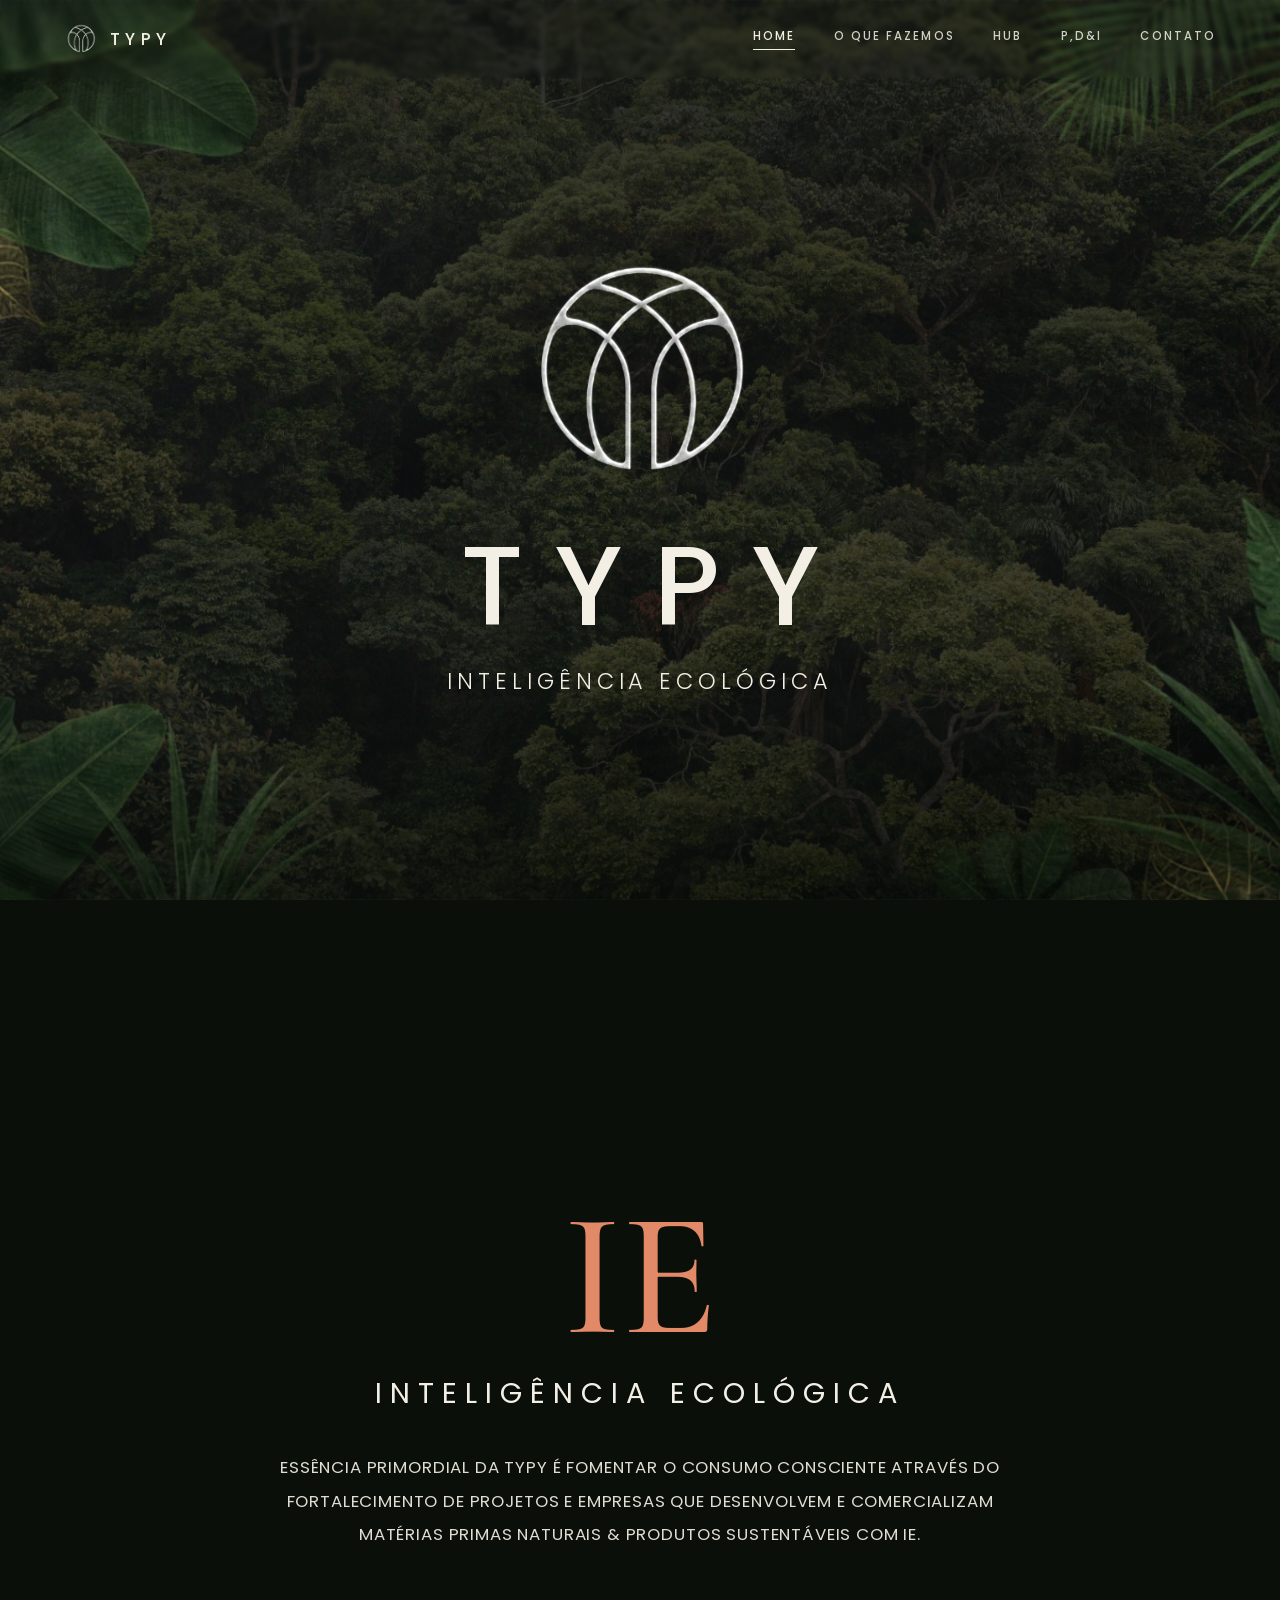
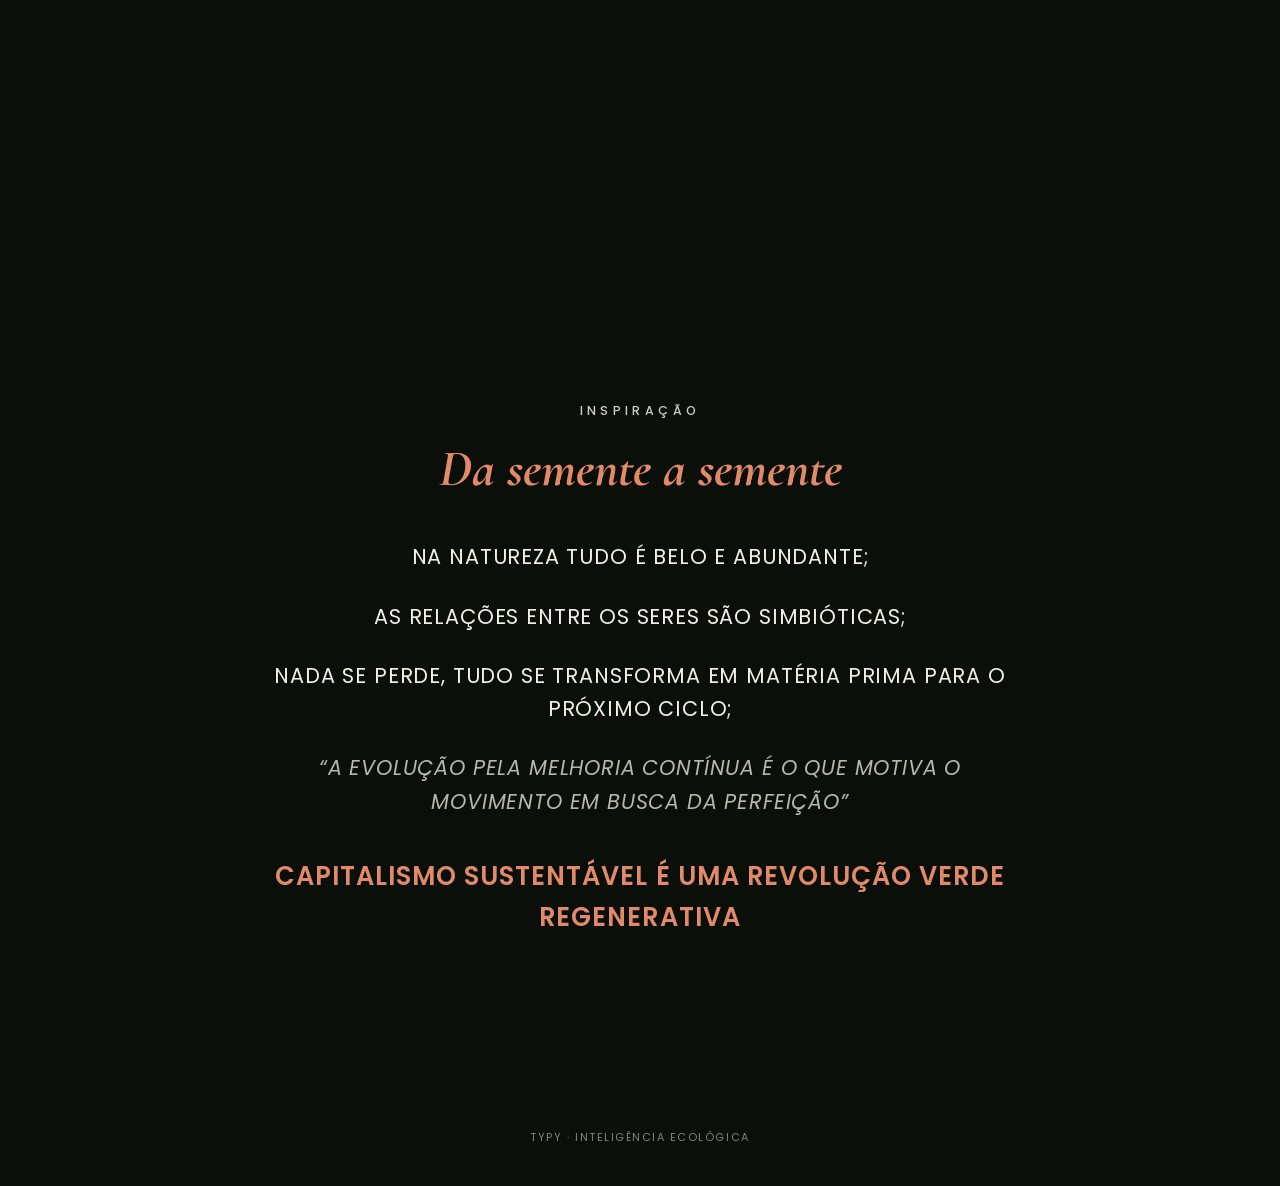
==== index.html @ 2d9fed61 "Site inicial TYPY — Inteligencia Ecologica Repositorio dedicado ao site TYPY, migrado de site-bio/ty" ====
<!DOCTYPE html>
<html lang="pt-BR">
<head>
<meta charset="UTF-8">
<meta name="viewport" content="width=device-width, initial-scale=1.0">
<title>TYPY — Inteligência Ecológica</title>
<meta name="description" content="TYPY fomenta o consumo consciente através do fortalecimento de projetos e empresas de Inteligência Ecológica.">
<link rel="preconnect" href="https://fonts.googleapis.com">
<link href="https://fonts.googleapis.com/css2?family=Cormorant+Garamond:ital,wght@0,400;0,500;0,600;1,400&family=Poppins:wght@300;400;500;600&display=swap" rel="stylesheet">
<link rel="stylesheet" href="assets/style.css">
</head>
<body>

<div class="forest-bg"></div>
<div class="vignette"></div>

<header class="nav">
  <a href="index.html" class="brand">
    <img class="brand-mark" src="images/logo-mark.png" alt="">
    <span class="brand-word">TYPY</span>
  </a>
  <nav class="nav-links">
    <a href="index.html" class="active">Home</a>
    <a href="o-que-fazemos.html">O Que Fazemos</a>
    <a href="hub.html">Hub</a>
    <a href="pdi.html">P,D&amp;I</a>
    <a href="contato.html">Contato</a>
  </nav>
  <button class="nav-toggle" aria-label="Abrir menu">☰</button>
</header>

<main>

  <!-- CAPA -->
  <section class="panel">
    <img class="hero-mark" src="images/logo-mark.png" alt="">
    <h1 class="hero-word">TYPY</h1>
    <p class="hero-tagline">Inteligência Ecológica</p>
  </section>

  <!-- IE -->
  <section class="panel reveal">
    <p class="ie-big">IE</p>
    <p class="ie-sub">Inteligência Ecológica</p>
    <p class="ie-text">
      Essência primordial da TYPY é fomentar o consumo consciente através do
      fortalecimento de projetos e empresas que desenvolvem e comercializam
      matérias primas naturais &amp; produtos sustentáveis com IE.
    </p>
  </section>

  <!-- INSPIRAÇÃO -->
  <section class="panel reveal">
    <p class="eyebrow">Inspiração</p>
    <h2 class="insp-title">Da semente a semente</h2>
    <div class="insp-lines">
      <p>Na natureza tudo é belo e abundante;</p>
      <p>As relações entre os seres são simbióticas;</p>
      <p>Nada se perde, tudo se transforma em matéria prima para o próximo ciclo;</p>
      <p class="insp-quote">“A evolução pela melhoria contínua é o que motiva o movimento em busca da perfeição”</p>
      <p class="insp-final">Capitalismo sustentável é uma revolução verde regenerativa</p>
    </div>
  </section>

</main>

<footer class="site-footer">TYPY · Inteligência Ecológica</footer>

<script src="assets/main.js"></script>
</body>
</html>
---- assets/style.css ----
/* ============================================================
   TYPY — Inteligência Ecológica
   Folha de estilos compartilhada por todas as páginas
   ============================================================ */

* { margin: 0; padding: 0; box-sizing: border-box; }

:root {
  --forest-950: #0a0f0a;
  --forest-900: #10160f;
  --forest-800: #1b241a;
  --forest-700: #29342a;
  --coral: #e28a68;
  --coral-light: #eea988;
  --cream: #f3efe4;
  --gray: #b7b7ac;
  --line: rgba(243, 239, 228, 0.28);
  --font-sans: 'Poppins', sans-serif;
  --font-serif: 'Cormorant Garamond', serif;
}

html {
  scroll-behavior: smooth;
  scroll-snap-type: y proximity;
}

body {
  background: var(--forest-950);
  color: var(--cream);
  font-family: var(--font-sans);
  overflow-x: hidden;
}

a { color: inherit; text-decoration: none; }
ul { list-style: none; }
img { max-width: 100%; display: block; }

/* ---------- fundo de floresta (foto real) ---------- */

.forest-bg {
  position: fixed;
  inset: 0;
  z-index: -3;
  background: #0a0f0a url("../images/forest-bg.jpg") center / cover no-repeat;
}

/* vinheta leve — a própria foto já traz as folhas de canto e o escurecimento */
.vignette {
  position: fixed;
  inset: 0;
  z-index: -1;
  pointer-events: none;
  background:
    linear-gradient(180deg, rgba(6, 10, 6, 0.35) 0%, rgba(6, 10, 6, 0.1) 25%, rgba(6, 10, 6, 0.15) 70%, rgba(4, 7, 4, 0.55) 100%);
}

/* ---------- navegação ---------- */

.nav {
  position: fixed;
  top: 0;
  left: 0;
  right: 0;
  z-index: 50;
  display: flex;
  align-items: center;
  justify-content: space-between;
  padding: 22px clamp(20px, 5vw, 64px);
  backdrop-filter: blur(2px);
}

.brand {
  display: flex;
  align-items: center;
  gap: 12px;
}

.brand-mark { width: 34px; height: 34px; flex-shrink: 0; object-fit: contain; }

.brand-word {
  font-family: var(--font-sans);
  font-weight: 500;
  font-size: 1.05rem;
  letter-spacing: 0.32em;
}

.nav-links {
  display: flex;
  gap: clamp(18px, 3vw, 40px);
}

.nav-links a {
  font-size: 0.72rem;
  font-weight: 500;
  letter-spacing: 0.18em;
  text-transform: uppercase;
  padding-bottom: 4px;
  border-bottom: 1px solid transparent;
  white-space: nowrap;
  opacity: 0.85;
  transition: opacity 0.2s, border-color 0.2s;
}

.nav-links a:hover { opacity: 1; }

.nav-links a.active {
  opacity: 1;
  border-bottom-color: var(--cream);
}

.nav-toggle {
  display: none;
  background: none;
  border: none;
  color: var(--cream);
  font-size: 1.4rem;
  cursor: pointer;
}

@media (max-width: 820px) {
  .nav-links {
    position: fixed;
    top: 0;
    right: 0;
    height: 100vh;
    width: min(78vw, 320px);
    background: var(--forest-900);
    flex-direction: column;
    justify-content: center;
    align-items: flex-start;
    gap: 30px;
    padding: 40px;
    transform: translateX(100%);
    transition: transform 0.3s ease;
    box-shadow: -10px 0 40px rgba(0,0,0,0.4);
  }
  .nav-links.open { transform: translateX(0); }
  .nav-toggle { display: block; z-index: 60; }
}

/* ---------- painéis de tela cheia ---------- */

.panel {
  min-height: 100vh;
  min-height: 100svh;
  display: flex;
  flex-direction: column;
  align-items: center;
  justify-content: center;
  text-align: center;
  padding: 140px clamp(20px, 8vw, 120px) 100px;
  scroll-snap-align: start;
  position: relative;
}

.eyebrow {
  font-size: 0.78rem;
  font-weight: 500;
  letter-spacing: 0.35em;
  text-transform: uppercase;
  color: var(--cream);
  opacity: 0.85;
  margin-bottom: 18px;
}

.reveal {
  opacity: 0;
  transform: translateY(24px);
  transition: opacity 0.8s ease, transform 0.8s ease;
}
.reveal.in-view { opacity: 1; transform: translateY(0); }

/* ---------- home / hero ---------- */

.hero-mark {
  width: clamp(150px, 22vw, 260px);
  height: auto;
  margin-bottom: 28px;
  object-fit: contain;
}

.hero-word {
  font-family: var(--font-sans);
  font-weight: 500;
  font-size: clamp(3rem, 12vw, 7rem);
  letter-spacing: 0.28em;
  line-height: 1;
  margin-left: 0.28em; /* compensa o letter-spacing no centro óptico */
}

.hero-tagline {
  margin-top: 22px;
  font-size: clamp(1rem, 2.4vw, 1.4rem);
  letter-spacing: 0.22em;
  text-transform: uppercase;
  font-weight: 300;
  color: var(--cream);
}

/* ---------- seção IE ---------- */

.ie-big {
  font-family: var(--font-serif);
  font-weight: 500;
  color: var(--coral);
  font-size: clamp(5rem, 18vw, 11rem);
  line-height: 1;
}

.ie-sub {
  margin-top: 8px;
  font-size: clamp(1.1rem, 3vw, 1.8rem);
  letter-spacing: 0.28em;
  text-transform: uppercase;
  font-weight: 400;
}

.ie-text {
  margin-top: 36px;
  max-width: 760px;
  font-size: clamp(0.85rem, 1.6vw, 1.05rem);
  letter-spacing: 0.05em;
  text-transform: uppercase;
  line-height: 2;
  color: var(--cream);
  opacity: 0.92;
}

/* ---------- inspiração ---------- */

.insp-title {
  font-family: var(--font-serif);
  font-style: italic;
  color: var(--coral);
  font-size: clamp(1.8rem, 5vw, 3.2rem);
  margin-bottom: 40px;
}

.insp-lines {
  max-width: 780px;
  display: flex;
  flex-direction: column;
  gap: 26px;
}

.insp-lines p {
  font-size: clamp(0.95rem, 2vw, 1.3rem);
  text-transform: uppercase;
  letter-spacing: 0.04em;
  line-height: 1.6;
}

.insp-quote {
  font-style: italic;
  color: var(--gray);
}

.insp-final {
  margin-top: 12px;
  color: var(--coral);
  font-weight: 600;
  font-size: clamp(1.1rem, 2.4vw, 1.6rem) !important;
}

/* ---------- frentes (o que fazemos) ---------- */

.frentes {
  width: 100%;
  max-width: 900px;
  display: flex;
  flex-direction: column;
  gap: 40px;
}

.frente-row {
  display: flex;
  align-items: baseline;
  justify-content: center;
  gap: clamp(16px, 4vw, 48px);
  flex-wrap: wrap;
  text-align: left;
}

.frente-tag {
  font-family: var(--font-serif);
  font-weight: 600;
  color: var(--coral);
  font-size: clamp(2.2rem, 7vw, 4rem);
  line-height: 1;
}

.frente-copy h3 {
  font-size: clamp(1.1rem, 2.6vw, 1.6rem);
  font-weight: 500;
  margin-bottom: 6px;
}

.frente-copy p {
  font-size: clamp(0.8rem, 1.6vw, 1rem);
  color: var(--gray);
  max-width: 420px;
}

.frente-divider {
  width: 100%;
  height: 1px;
  background: var(--line);
}

/* ---------- objetivos ---------- */

.obj-list {
  display: flex;
  flex-direction: column;
  gap: 26px;
}

.obj-list li {
  font-size: clamp(1.1rem, 3.2vw, 1.8rem);
  letter-spacing: 0.06em;
  text-transform: uppercase;
  font-weight: 400;
}

.obj-final {
  margin-top: 20px;
}

.obj-final .fomentar {
  display: block;
  color: var(--coral);
  font-weight: 600;
  font-size: clamp(1.4rem, 4vw, 2.2rem);
  letter-spacing: 0.1em;
  text-transform: uppercase;
}

.obj-final .economia {
  display: block;
  color: var(--coral);
  font-weight: 400;
  font-size: clamp(1rem, 2.6vw, 1.4rem);
  letter-spacing: 0.14em;
  text-transform: uppercase;
  margin-top: 6px;
}

/* ---------- páginas de detalhe (HUB / P,D&I) ---------- */

.detail-tag {
  font-family: var(--font-serif);
  font-weight: 600;
  color: var(--coral);
  font-size: clamp(2.4rem, 8vw, 4.5rem);
  line-height: 1;
  margin-bottom: 14px;
}

.detail-title {
  font-size: clamp(1.3rem, 3.4vw, 2rem);
  font-weight: 500;
  margin-bottom: 10px;
}

.detail-subtitle {
  color: var(--gray);
  max-width: 560px;
  font-size: clamp(0.85rem, 1.8vw, 1.05rem);
  margin-bottom: 56px;
}

.pillars {
  width: 100%;
  max-width: 960px;
  display: grid;
  grid-template-columns: repeat(auto-fit, minmax(220px, 1fr));
  gap: 32px;
  text-align: left;
}

.pillar {
  border-top: 1px solid var(--line);
  padding-top: 18px;
}

.pillar-index {
  color: var(--coral);
  font-family: var(--font-serif);
  font-size: 1.4rem;
  font-weight: 600;
  display: block;
  margin-bottom: 8px;
}

.pillar h4 {
  font-size: 1rem;
  letter-spacing: 0.04em;
  text-transform: uppercase;
  margin-bottom: 8px;
}

.pillar p {
  color: var(--gray);
  font-size: 0.88rem;
  line-height: 1.6;
}

.note {
  margin-top: 60px;
  font-size: 0.72rem;
  letter-spacing: 0.04em;
  color: var(--gray);
  opacity: 0.7;
  max-width: 560px;
}

/* ---------- contato ---------- */

.contact-list {
  display: flex;
  flex-direction: column;
  gap: 22px;
  margin-top: 44px;
}

.contact-list a {
  font-size: clamp(1rem, 2.4vw, 1.3rem);
  letter-spacing: 0.08em;
  text-transform: uppercase;
  border-bottom: 1px solid var(--line);
  padding-bottom: 6px;
  transition: color 0.2s, border-color 0.2s;
}

.contact-list a:hover {
  color: var(--coral);
  border-color: var(--coral);
}

/* ---------- rodapé ---------- */

.site-footer {
  text-align: center;
  padding: 30px 20px 40px;
  font-size: 0.68rem;
  letter-spacing: 0.14em;
  text-transform: uppercase;
  color: var(--gray);
  opacity: 0.7;
}
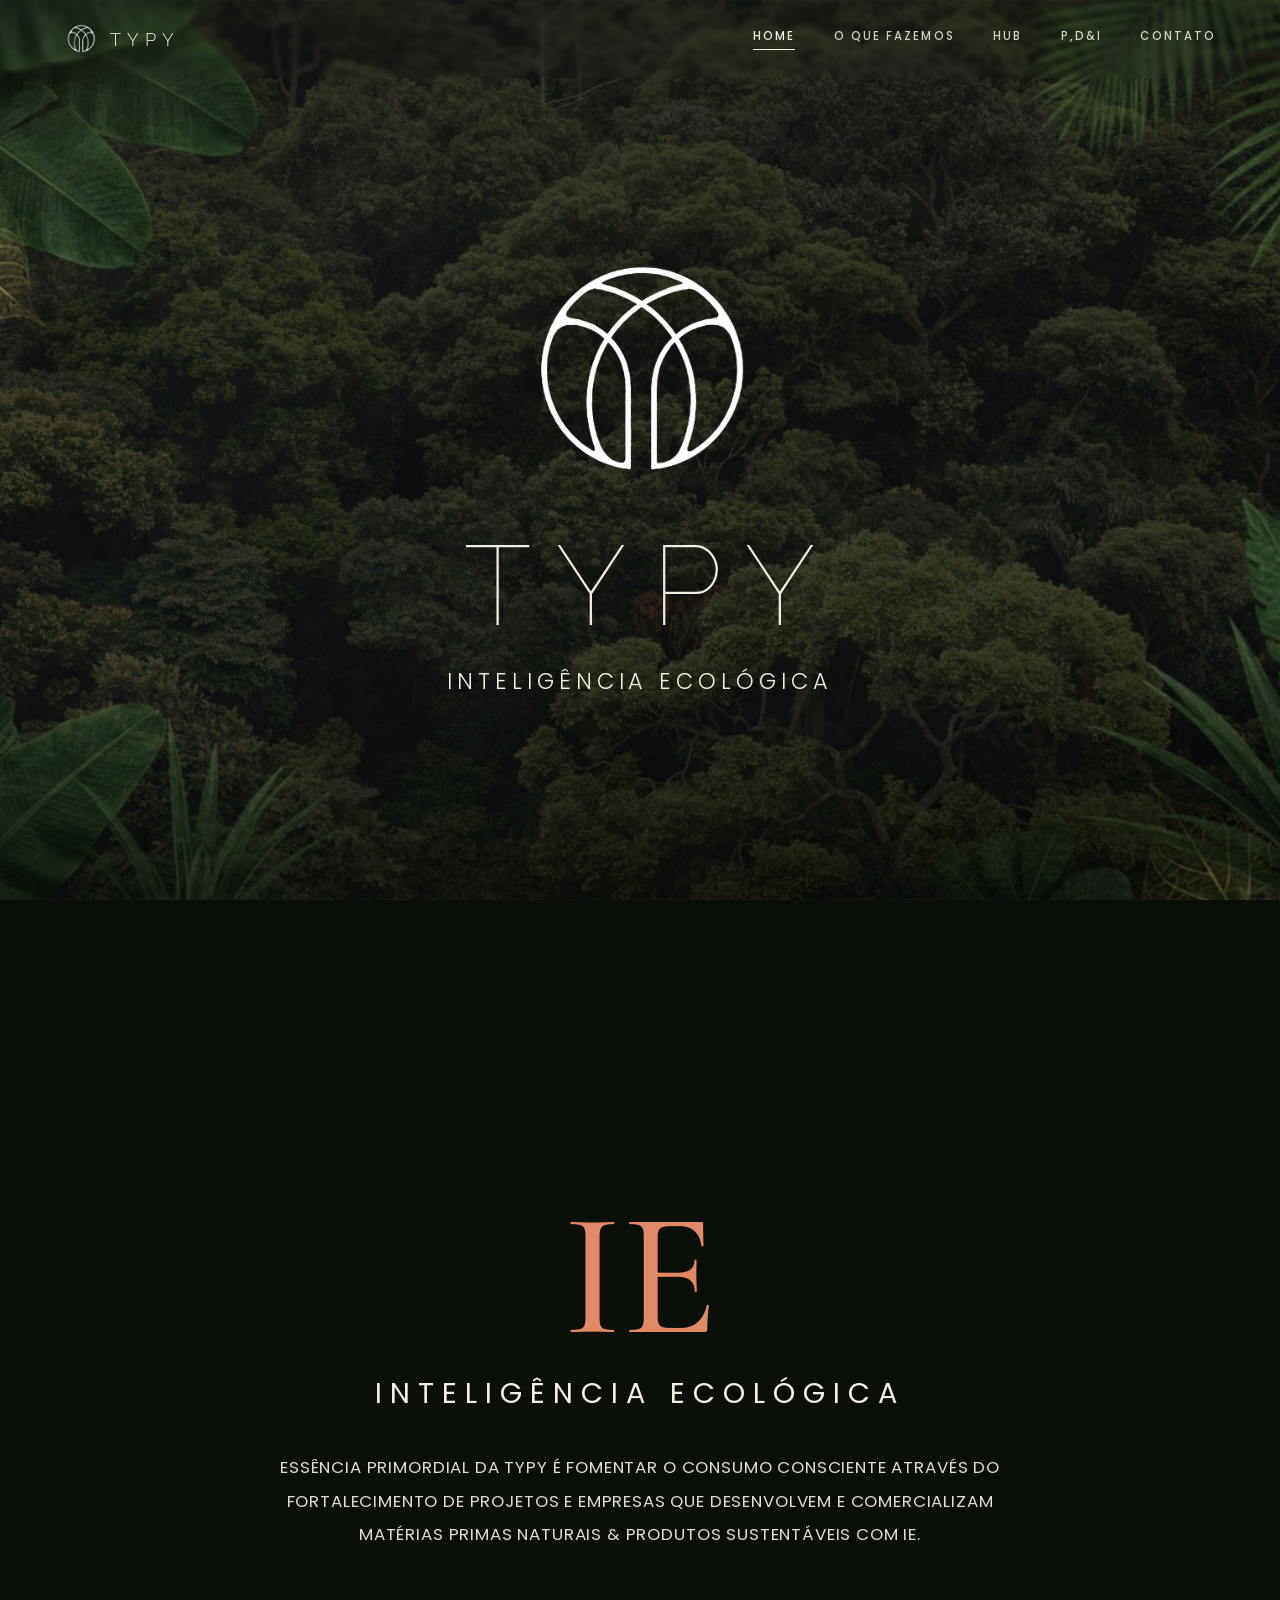
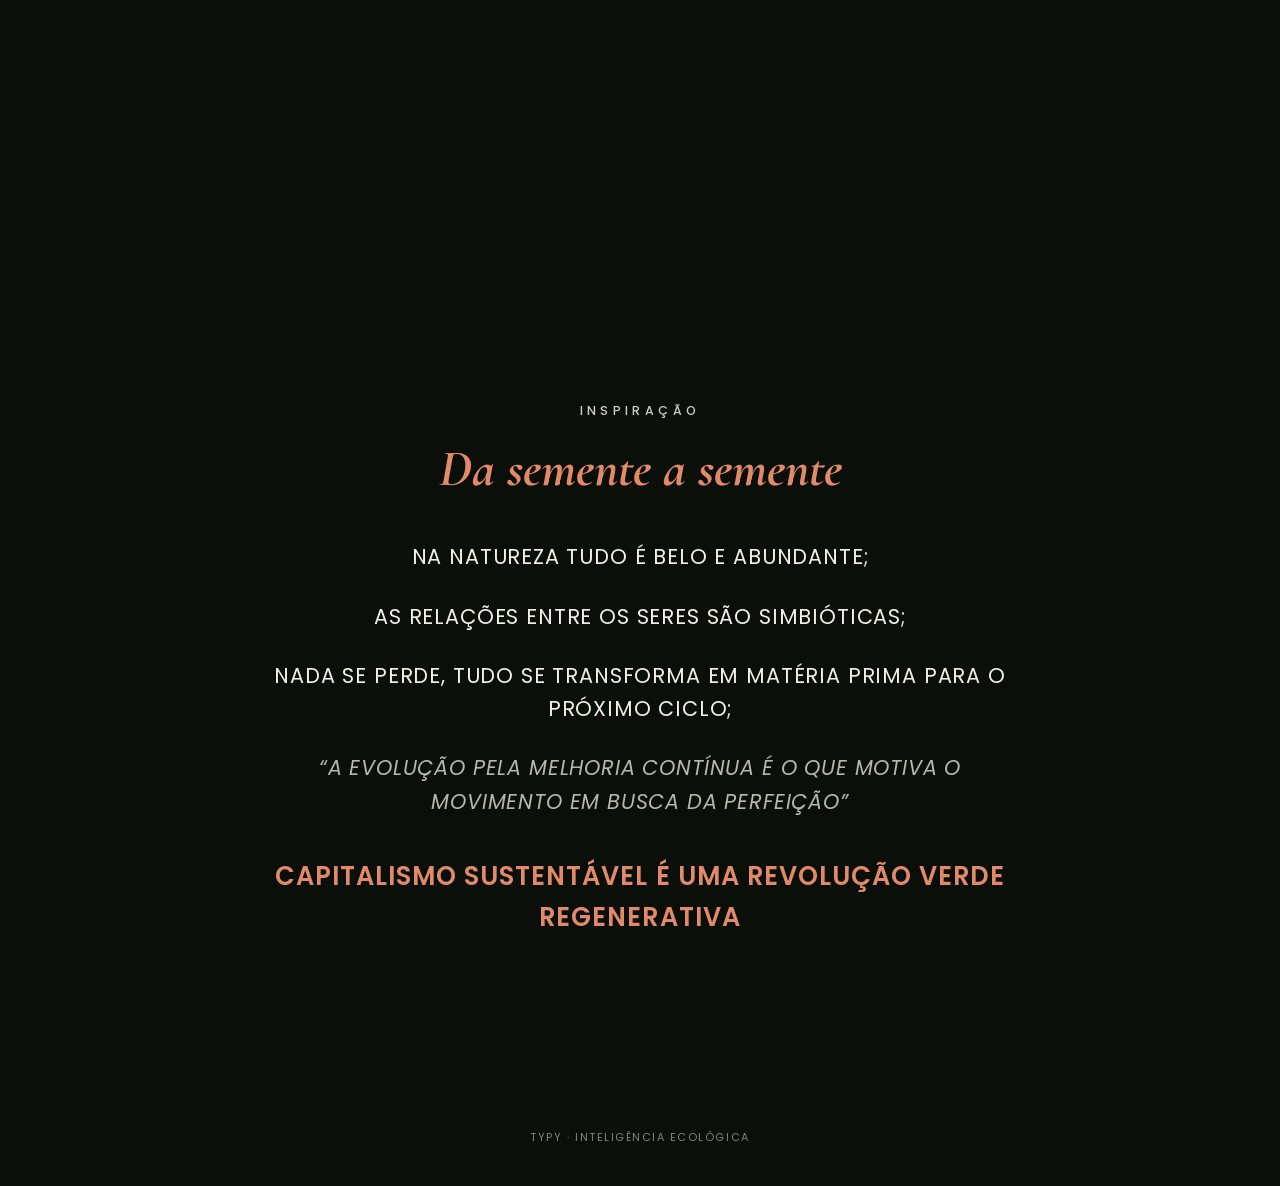
==== commit 7c5e99a6: "Remove halo metalico do logo e troca fonte do nome TYPY Logo: reprocessa o canal alfa do PNG (thresh" ====
--- a/index.html
+++ b/index.html
@@ -6,7 +6,7 @@
 <title>TYPY — Inteligência Ecológica</title>
 <meta name="description" content="TYPY fomenta o consumo consciente através do fortalecimento de projetos e empresas de Inteligência Ecológica.">
 <link rel="preconnect" href="https://fonts.googleapis.com">
-<link href="https://fonts.googleapis.com/css2?family=Cormorant+Garamond:ital,wght@0,400;0,500;0,600;1,400&family=Poppins:wght@300;400;500;600&display=swap" rel="stylesheet">
+<link href="https://fonts.googleapis.com/css2?family=Cormorant+Garamond:ital,wght@0,400;0,500;0,600;1,400&family=Poppins:wght@300;400;500;600&family=Raleway:wght@100;200;300&display=swap" rel="stylesheet">
 <link rel="stylesheet" href="assets/style.css">
 </head>
 <body>
--- a/assets/style.css
+++ b/assets/style.css
@@ -17,6 +17,7 @@
   --line: rgba(243, 239, 228, 0.28);
   --font-sans: 'Poppins', sans-serif;
   --font-serif: 'Cormorant Garamond', serif;
+  --font-display: 'Raleway', sans-serif;
 }
 
 html {
@@ -78,9 +79,9 @@
 .brand-mark { width: 34px; height: 34px; flex-shrink: 0; object-fit: contain; }
 
 .brand-word {
-  font-family: var(--font-sans);
-  font-weight: 500;
-  font-size: 1.05rem;
+  font-family: var(--font-display);
+  font-weight: 300;
+  font-size: 1.15rem;
   letter-spacing: 0.32em;
 }
 
@@ -180,12 +181,12 @@
 }
 
 .hero-word {
-  font-family: var(--font-sans);
-  font-weight: 500;
+  font-family: var(--font-display);
+  font-weight: 100;
   font-size: clamp(3rem, 12vw, 7rem);
-  letter-spacing: 0.28em;
+  letter-spacing: 0.22em;
   line-height: 1;
-  margin-left: 0.28em; /* compensa o letter-spacing no centro óptico */
+  margin-left: 0.22em; /* compensa o letter-spacing no centro óptico */
 }
 
 .hero-tagline {
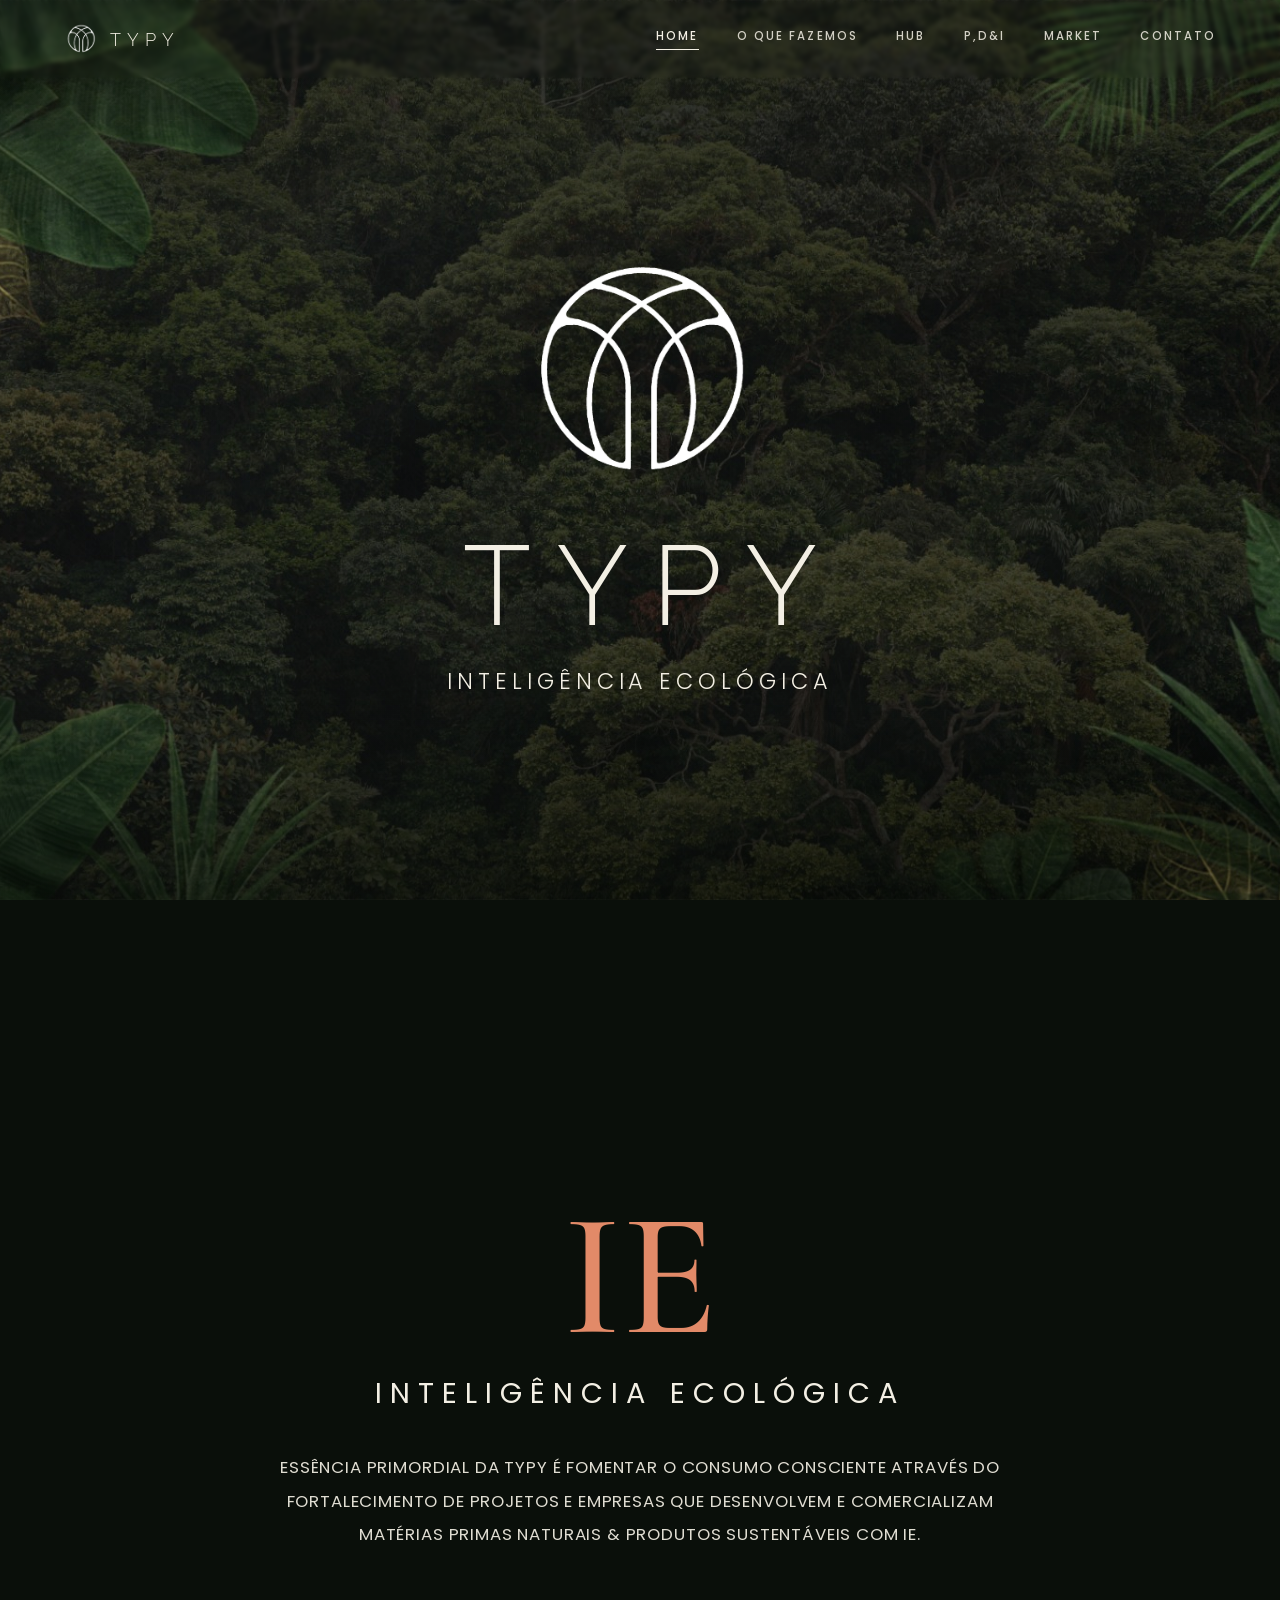
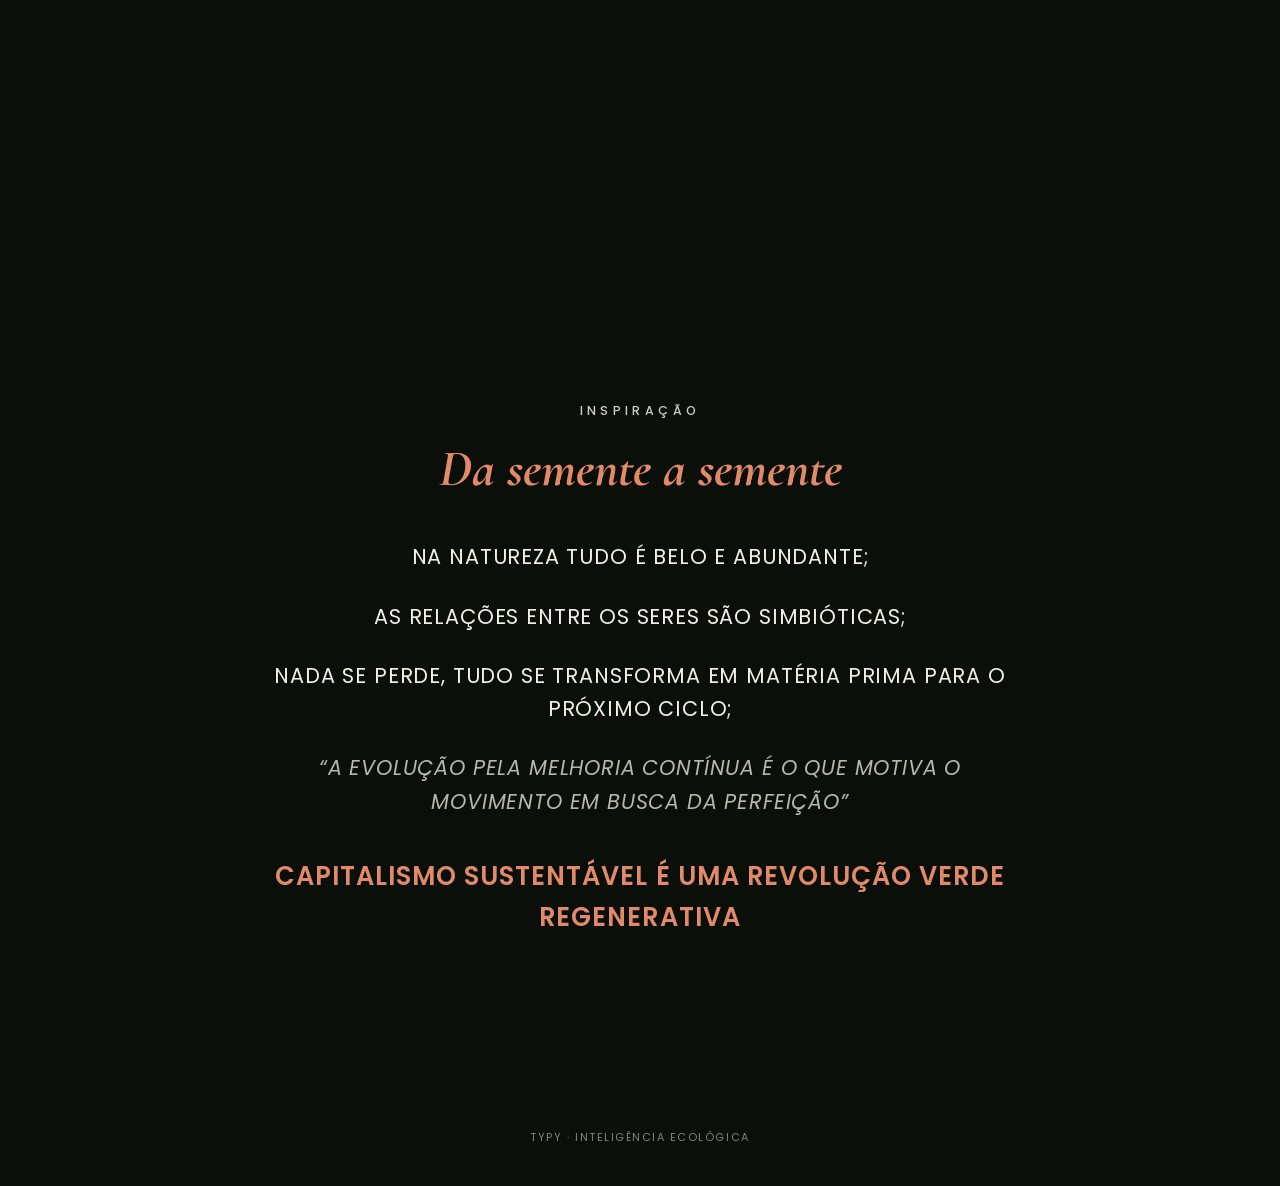
==== commit 34c743c8: "Adiciona pagina Market ao site TYPY Nova pagina market.html com 3 secoes: Moda Ecologica, Casa Ecolo" ====
--- a/index.html
+++ b/index.html
@@ -24,6 +24,7 @@
     <a href="o-que-fazemos.html">O Que Fazemos</a>
     <a href="hub.html">Hub</a>
     <a href="pdi.html">P,D&amp;I</a>
+    <a href="market.html">Market</a>
     <a href="contato.html">Contato</a>
   </nav>
   <button class="nav-toggle" aria-label="Abrir menu">☰</button>
--- a/assets/style.css
+++ b/assets/style.css
@@ -182,7 +182,7 @@
 
 .hero-word {
   font-family: var(--font-display);
-  font-weight: 100;
+  font-weight: 300;
   font-size: clamp(3rem, 12vw, 7rem);
   letter-spacing: 0.22em;
   line-height: 1;
